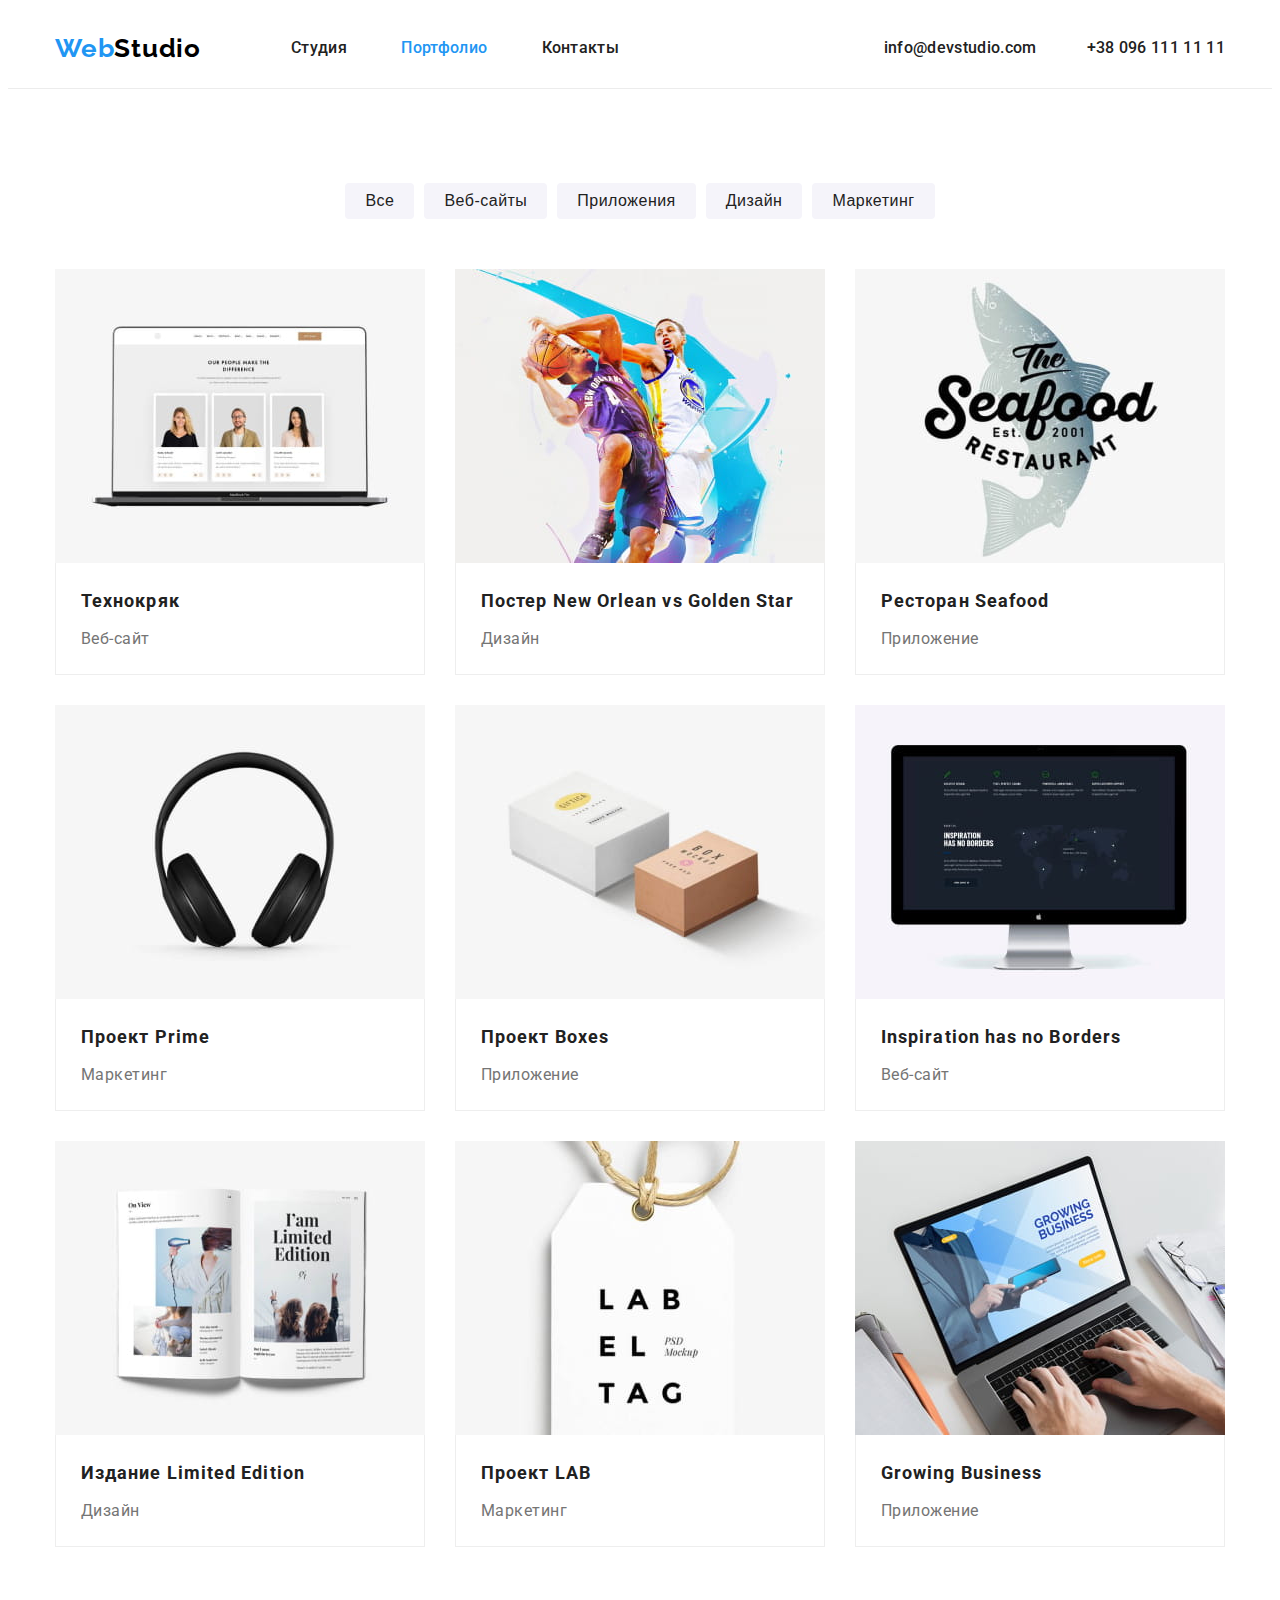
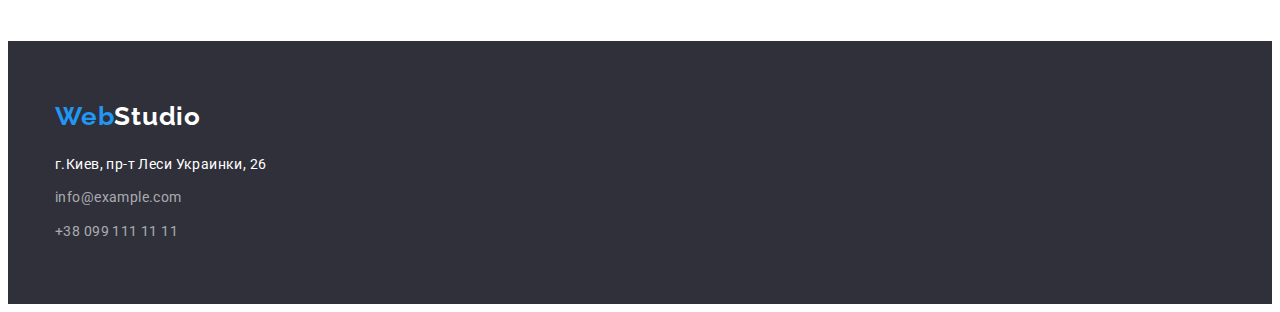
==== portfolio.html @ 73988bbd "hw4" ====
<!DOCTYPE html>
<html lang="ru">

<head>
    <meta charset="UTF-8">
    <meta http-equiv="X-UA-Compatible" content="IE=edge">
    <meta name="viewport" content="width=device-width, initial-scale=1.0">
    <title>Portfolio</title>
    <link rel="preconnect" href="https://fonts.gstatic.com">
    <link
        href="https://fonts.googleapis.com/css2?family=Raleway:wght@700&family=Roboto:wght@400;500;700;900&display=swap"
        rel="stylesheet">
    <link rel="stylesheet" href="./css/styles.css">
</head>

<body>
    <header class="header-text">
        <div class="container main-container">
            <nav class="navigation">
                <a class="link main-site-name main-site-flex" lang="en" href=""><span
                        class="main-site-subname">Web</span>Studio</a>
                <ul class="list">
                    <li class="menu menu-item"><a class="link header-link" href="./index.html">Студия</a></li>
                    <li class="menu menu-item"><a class="link header-link current" href="./portfolio.html">Портфолио</a>
                    </li>
                    <li class="menu menu-item"><a class="link header-link" href="">Контакты</a></li>
                </ul>
            </nav>
            <ul class="list navigation-contact">
                <li class="menu-item navigation-item"><a class="link header-link"
                        href="mailto:info@devstudio.com">info@devstudio.com</a>
                </li>
                <li class="menu-item navigation-item"><a class="link header-link" href="tel:+380961111111">+38 096 111
                        11 11</a>
                </li>
            </ul>
        </div>
    </header>

    <main>
        <section class="portfolio-section">
            <div class="container portfolio-container">
                <ul class="list grid portfolio-grid">
                    <li class="portfolio-item"><button class="button" type="button">Все</button></li>
                    <li class="portfolio-item"><button class="button" type="button">Веб-сайты</button></li>
                    <li class="portfolio-item"><button class="button" type="button">Приложения</button></li>
                    <li class="portfolio-item"><button class="button" type="button">Дизайн</button></li>
                    <li class="portfolio-item"><button class="button" type="button">Маркетинг</button></li>
                </ul>
                <!-- </div>
            <div class="container portfolio-container"> -->
                <ul class="list grid">
                    <li class="portfolio-item-example">
                        <a class="link" href="">
                            <img width="370" height="294" src="./images/portfolio/portfolio_1.jpg"
                                alt="portfolio image 1">
                            <div class="portfolio-item-description">
                                <h2 class="link-title">Технокряк</h2>
                                <p class="link-title-text">Веб-сайт</p>
                            </div>
                        </a>
                    </li>
                    <li class="portfolio-item-example">
                        <a class="link" href="">
                            <img width="370" height="294" src="./images/portfolio/portfolio_2.jpg"
                                alt="portfolio image 2">
                            <div class="portfolio-item-description">
                                <h2 class="link-title">Постер New Orlean vs Golden Star</h2>
                                <p class="link-title-text">Дизайн</p>
                            </div>
                        </a>
                    </li>
                    <li class="portfolio-item-example">
                        <a class="link" href="">
                            <img width="370" height="294" src="./images/portfolio/portfolio_3.jpg"
                                alt="portfolio image 3">
                            <div class="portfolio-item-description">
                                <h2 class="link-title">Ресторан Seafood</h2>
                                <p class="link-title-text">Приложение</p>
                            </div>
                        </a>
                    </li>
                    <li class="portfolio-item-example">
                        <a class="link" href="">
                            <img width="370" height="294" src="./images/portfolio/portfolio_4.jpg"
                                alt="portfolio image 4">
                            <div class="portfolio-item-description">
                                <h2 class="link-title">Проект Prime</h2>
                                <p class="link-title-text">Маркетинг</p>
                            </div>
                        </a>
                    </li>
                    <li class="portfolio-item-example">
                        <a class="link" href="">
                            <img width="370" height="294" src="./images/portfolio/portfolio_5.jpg"
                                alt="portfolio image 5">
                            <div class="portfolio-item-description">
                                <h2 class="link-title">Проект Boxes</h2>
                                <p class="link-title-text">Приложение</p>
                            </div>
                        </a>
                    </li>
                    <li class="portfolio-item-example">
                        <a class="link" href="">
                            <img width="370" height="294" src="./images/portfolio/portfolio_6.jpg"
                                alt="portfolio image 6">
                            <div class="portfolio-item-description">
                                <h2 class="link-title">Inspiration has no Borders</h2>
                                <p class="link-title-text">Веб-сайт</p>
                            </div>
                        </a>
                    </li>
                    <li class="portfolio-item-example">
                        <a class="link" href="">
                            <img width="370" height="294" src="./images/portfolio/portfolio_7.jpg"
                                alt="portfolio image 7">
                            <div class="portfolio-item-description">
                                <h2 class="link-title">Издание Limited Edition</h2>
                                <p class="link-title-text">Дизайн</p>
                            </div>
                        </a>
                    </li>
                    <li class="portfolio-item-example">
                        <a class="link" href="">
                            <img width="370" height="294" src="./images/portfolio/portfolio_8.jpg"
                                alt="portfolio image 8">
                            <div class="portfolio-item-description">
                                <h2 class="link-title">Проект LAB</h2>
                                <p class="link-title-text">Маркетинг</p>
                            </div>
                        </a>
                    </li>
                    <li class="portfolio-item-example">
                        <a class="link" href="">
                            <img width="370" height="294" src="./images/portfolio/portfolio_9.jpg"
                                alt="portfolio image 9">
                            <div class="portfolio-item-description">
                                <h2 class="link-title">Growing Business</h2>
                                <p class="link-title-text">Приложение</p>
                            </div>
                        </a>
                    </li>
                </ul>
            </div>
        </section>
    </main>

    <footer class="footer footer-text-color">
        <div class="container">
            <a class="link main-site-name-footer" lang="en" href=""><span class="main-site-subname">Web</span>Studio</a>
            <address class="flex-address">
                <ul class="list">
                    <li class="footer-item">
                        <a class="link footer-address-color" href="https://goo.gl/maps/DzhFfoEovejw2ryV9"
                            target="_blank" rel="noopener noreferrer">г.Киев, пр-т Леси Украинки, 26</a>
                    </li>
                    <li class="footer-item"><a class="link footer-link"
                            href="mailto:info@example.com">info@example.com</a></li>
                    <li class="footer-item"><a class="link footer-link" href="tel:+380991111111">+38 099 111 11 11</a>
                    </li>
                </ul>
            </address>
        </div>
    </footer>
</body>

</html>
---- css/styles.css ----
:root {
  /* colors */
  --main-text-color: #757575;
  --title-color: #212121;
  --footer-bg-color: #2f303a;
  --accent-color: #2196f3;
  --pure-white-color: #ffffff;
  --team-bg-color: #f5f4fa;
  --footer-text-color: rgba(255, 255, 255, 0.6);
  --img-shadow-color: #000000;
  --portfolio-img-border-color: #eeeeee;
  --social-icons-color: #afb1b8;
  /* varuables */
  --grid-item: 3;
}

html {
  box-sizing: border-box;
  /* max-width: 1600px; */
}

*,
*::before,
*::after {
  box-sizing: inherit;
}

h1,
h2,
h3,
h4,
h5,
h6,
p {
  margin-top: 0;
}

ul {
  padding: 0;
}

img {
  display: block;
  max-width: 100%;
  height: auto;
}

body {
  font-family: "Roboto", sans-serif;
  font-size: 14px;
  font-weight: 400;
  line-height: 1.71;
  letter-spacing: 0.03em;
  color: var(--main-text-color);
}

.visually-hidden {
  position: absolute !important;
  clip: rect(1px 1px 1px 1px);
  clip: rect(1px, 1px, 1px, 1px);
  padding: 0 !important;
  border: 0 !important;
  height: 1px !important;
  width: 1px !important;
  overflow: hidden;
}

.header-text {
  font-family: "Roboto", sans-serif;
  font-style: normal;
  font-weight: 500;
  font-size: 16px;
  line-height: 1.14;
  letter-spacing: 0.02em;
  color: var(--title-color);

  border-bottom: 1px solid #ececec;
}

address {
  font-style: normal;
}

.link {
  text-decoration: none;
  color: inherit;
}

.current {
  color: var(--accent-color);
}

.link:hover,
.link:focus {
  color: var(--accent-color);
}

.list {
  list-style: none;
  margin: 0;
}

.button:hover {
  color: var(--pure-white-color);
  background-color: var(--accent-color);
}

.button {
  font-weight: 500;
  font-size: 16px;
  line-height: 1.62;
  text-align: center;
  letter-spacing: 0.03em;
  color: var(--title-color);
  background: var(--team-bg-color);
  border-radius: 4px;
  border-width: 0;
  cursor: pointer;
  padding: 5px 20px;
}

.container {
  width: 1200px;
  padding-right: 15px;
  padding-left: 15px;
  margin-right: auto;
  margin-left: auto;
}

.main-site-flex {
  display: flex;
  margin-right: 90px;
}

.menu-item {
}

.header-link {
  padding: 15px 0;
}

.header-link:hover .icon,
.header-link:focus .icon {
  fill: var(--accent-color);
}

.hero {
  background-color: var(--footer-bg-color);
  margin-left: 0;
  margin-right: 0;
  max-height: 600px;
  background: linear-gradient(
      180deg,
      rgba(47, 48, 58, 0.4),
      rgba(47, 48, 58, 0.4)
    ),
    url(../images/hero/hero-bg-img.jpg);
  background-repeat: no-repeat;
  background-size: cover;
}

.hero-container {
  padding: 200px 0;
  text-align: center;
  /* min-height: 100vh; */
}

.hero-button {
  font-weight: 700;
  font-size: 16px;
  line-height: 1.87;
  letter-spacing: 0.06em;
  padding: 10px 30px;
  color: var(--pure-white-color);
  background-color: var(--accent-color);
  cursor: pointer;
  box-shadow: 0px 4px 4px rgba(0, 0, 0, 0.15);
  border-radius: 4px;
  border-width: 0;
}

.hero-text {
  font-weight: 900;
  font-size: 44px;
  line-height: 1.36;
  text-align: center;
  letter-spacing: 0.06em;
  text-transform: uppercase;
  color: var(--pure-white-color);

  max-width: 700px;
  margin: auto;
  margin-bottom: 30px;
}

.main-site-name,
.main-site-name-footer {
  font-family: Raleway;
  font-weight: 700;
  font-size: 26px;
  line-height: 1.19;
  letter-spacing: 0.03em;
  color: #000000;
}

.main-site-subname {
  color: var(--accent-color);
}
.title-heading {
  font-weight: 700;
  font-size: 36px;
  line-height: 1.17;
  text-align: center;
  letter-spacing: 0.03em;
  color: var(--title-color);

  margin-bottom: 50px;
}

.sub-title-heading {
  font-size: 14px;
  line-height: 1.14;
  text-transform: uppercase;
  text-align: left;
  margin-bottom: 10px;
}

.grid {
  display: flex;
  flex-wrap: wrap;
  margin-left: -30px;
  margin-top: -30px;
  text-align: center;
}

/* Navigation section */
.main-container {
  display: flex;
  align-items: center;
  margin-left: auto;
  min-height: 80px;
}

.navigation {
  display: flex;
  align-items: center;
  margin-right: auto;
}

.navigation-contact {
  display: flex;
  align-items: center;
}

.navigation-item:first-child {
  margin-right: 30px;
}

/* .navigation-item:first-child .icon {
  width: 16px;
  height: 12px;
  margin-right: 10px;
}

.navigation-item:last-child .icon {
  width: 10px;
  height: 16px;
  margin-right: 10px;
} */

.navigation-item .icon {
  margin-right: 10px;
}

.menu {
  display: inline-flex;
}

.menu-item:not(:last-child) {
  margin-right: 50px;
}

/* .menu-item:first-child {
  margin-right: 50px;
} */

/* Our advantages section */
.our-advantages {
  padding-top: 94px;
}

.advantages-item {
  flex-basis: calc((100% - 30px * var(--grid-item)) / var(--grid-item));
  margin-left: 30px;
  margin-top: 30px;
}

.adv-grid-item {
  text-align: center;
  --grid-item: 4;
}

.adv-grid-item::before {
  margin-bottom: 30px;
  content: "";
  display: block;
  background-repeat: no-repeat;
  background-position: 50% 50%;
  width: 270px;
  height: 120px;
  background-color: var(--team-bg-color);
  border-radius: 4px;
}

.adv-grid-item:nth-of-type(1)::before {
  background-image: url("data:image/svg+xml;charset=UTF-8,%3csvg width='70' height='70' viewBox='0 0 70 70' fill='none' xmlns='http://www.w3.org/2000/svg'%3e%3cpath d='M67.3163 48.3385L48.8468 29.7337L50.8966 19.6373C51.4256 19.8438 51.9879 19.9517 52.5556 19.9558H52.5696C55.1777 19.9866 57.3169 17.8974 57.3479 15.2893C57.3788 12.6812 55.2894 10.542 52.6813 10.5111C50.0732 10.4803 47.934 12.5695 47.9031 15.1776C47.8965 15.7357 47.9888 16.2905 48.176 16.8163L37.326 18.1405L19.6276 0.35C19.4105 0.128479 19.1141 0.00247917 18.804 0C18.4977 0.00160417 18.2044 0.123521 17.9873 0.3395L14.6786 3.6295C14.2232 4.08508 14.2232 4.82358 14.6786 5.27917L16.459 7.08517C9.56162 19.7681 11.8019 35.4741 21.9703 45.7228C22.0636 45.8121 22.1718 45.8843 22.29 45.9363C22.2165 46.3311 22.1781 46.7317 22.1756 47.1333V60.6667H8.17562C4.95562 60.6705 2.34608 63.28 2.34229 66.5V68.8333C2.34229 69.4776 2.86466 70 3.50895 70H57.1756C57.8199 70 58.3423 69.4776 58.3423 68.8333V66.5C58.3385 63.28 55.729 60.6705 52.509 60.6667H38.509V54.6688C40.7021 55.1288 42.9367 55.3633 45.1776 55.3688C50.5548 55.363 55.8464 54.0225 60.5776 51.4675L62.3673 53.2677C62.5844 53.4892 62.8808 53.6152 63.191 53.6177C63.4972 53.6161 63.7905 53.4941 64.0076 53.2782L67.3163 49.9882C67.7717 49.5326 67.7717 48.7941 67.3163 48.3385ZM50.9246 13.6348C51.8383 12.726 53.3157 12.7301 54.2244 13.6437C55.1332 14.5574 55.1291 16.0348 54.2155 16.9435C53.7781 17.3785 53.1864 17.6226 52.5695 17.6225H52.5625C51.2739 17.6158 50.2345 16.5658 50.2412 15.2771C50.2445 14.6602 50.4918 14.0699 50.9291 13.6348H50.9246ZM48.1783 21.301L46.8693 27.7445L44.298 25.158L48.1783 21.301ZM46.853 19.3282L42.653 23.5037L39.4038 20.237L46.853 19.3282ZM52.509 63C54.442 63 56.009 64.567 56.009 66.5V67.6667H4.67562V66.5C4.67562 64.567 6.2426 63 8.17562 63H52.509ZM36.1756 58.3333V60.6667H24.509V58.3333H36.1756ZM24.509 56V47.1333C24.509 44.303 27.1258 42 30.3423 42C33.5588 42 36.1756 44.303 36.1756 47.1333V56H24.509ZM38.509 52.29V47.1333C38.509 43.0162 34.8456 39.6667 30.3423 39.6667C27.4306 39.622 24.7079 41.1041 23.165 43.5738C14.2887 34.2249 12.2899 20.2875 18.1805 8.82073L58.872 49.7455C52.5886 52.9419 45.3857 53.8418 38.509 52.29ZM63.2038 50.7943L61.56 49.1412L18.7923 6.11567L17.1415 4.46133L18.7923 2.81633L36.15 20.272C36.1581 20.272 36.1628 20.2872 36.171 20.293L64.8593 49.1493L63.2038 50.7943Z' fill='%23212121'/%3e%3cpath d='M30.3528 44.3333H30.3423C28.4093 44.3304 26.84 45.895 26.837 47.8281C26.8341 49.7611 28.3988 51.3304 30.3318 51.3333H30.3423C32.2753 51.3362 33.8446 49.7716 33.8475 47.8386C33.8505 45.9055 32.2858 44.3362 30.3528 44.3333ZM31.1695 48.6605C30.9498 48.8789 30.6522 49.0012 30.3423 49C29.698 48.9966 29.1784 48.4716 29.1817 47.8273C29.1834 47.5189 29.307 47.2237 29.5256 47.0062C29.7428 46.7902 30.036 46.6683 30.3423 46.6667C30.9866 46.67 31.5062 47.195 31.5028 47.8393C31.5012 48.1477 31.3776 48.4429 31.159 48.6605H31.1695Z' fill='%232196F3'/%3e%3c/svg%3e");
}

.adv-grid-item:nth-of-type(2)::before {
  background-image: url("data:image/svg+xml;charset=UTF-8,%3csvg width='70' height='70' viewBox='0 0 70 70' fill='none' xmlns='http://www.w3.org/2000/svg'%3e%3cg clip-path='url(%23clip0)'%3e%3cpath d='M68.4614 33.4715C68.4576 14.9819 53.4656 -0.00373771 34.9754 6.99302e-07C16.4858 0.00373911 1.50017 14.9963 1.50391 33.4859C1.50711 48.0502 10.9252 60.9413 24.7995 65.3713C24.9319 65.413 25.0697 65.4343 25.2081 65.4338C25.4719 65.4333 25.7304 65.3628 25.9573 65.2287C26.2527 65.0541 26.4732 64.7764 26.5768 64.449L35.0315 37.6521C37.3429 37.6404 39.2068 35.7568 39.1945 33.4459C39.1827 31.1345 37.2997 29.2706 34.9883 29.2824C34.3666 29.285 33.753 29.4282 33.1944 29.7011L22.0251 18.5302C21.4707 17.9951 20.5879 18.0106 20.0528 18.5644C19.5305 19.1054 19.5305 19.962 20.0528 20.503L31.2162 31.6792C30.3596 33.4277 30.8493 35.5383 32.3895 36.7303L24.3338 62.2647C8.41354 56.4002 0.261689 38.7405 6.12618 22.8203C11.9907 6.90002 29.6503 -1.25183 45.5706 4.61266C61.4909 10.4771 69.6427 28.1374 63.7782 44.0571C60.913 51.8351 55.0261 58.1252 47.4548 61.4989L46.5842 57.3989C46.4251 56.6454 45.6844 56.1636 44.9308 56.3233C44.6931 56.3741 44.4726 56.4857 44.291 56.6475L35.8978 64.1409C35.322 64.653 35.2708 65.5347 35.7835 66.1105C35.9501 66.2974 36.1637 66.4362 36.403 66.5126L47.1188 69.9327C47.8521 70.1682 48.6377 69.765 48.8732 69.0312C48.948 68.7994 48.9603 68.5527 48.9101 68.3145L48.0545 64.2915C60.4452 59.0678 68.4902 46.918 68.4614 33.4715ZM34.9829 32.0766C35.753 32.0766 36.3779 32.7014 36.3779 33.4715C36.3779 34.2422 35.753 34.8665 34.9829 34.8665C34.2123 34.8665 33.588 34.2422 33.588 33.4715C33.588 32.7014 34.2123 32.0766 34.9829 32.0766ZM39.5774 64.5916L44.3551 60.3298L45.6737 66.543L39.5774 64.5916Z' fill='%23212121'/%3e%3cpath d='M33.5879 6.96729V9.7572C33.5879 10.5278 34.2122 11.1522 34.9828 11.1522C35.753 11.1522 36.3778 10.5278 36.3778 9.7572V6.96729C36.3778 6.19717 35.753 5.57233 34.9828 5.57233C34.2122 5.57233 33.5879 6.19717 33.5879 6.96729Z' fill='%232196F3'/%3e%3cpath d='M8.4787 32.0765C7.70805 32.0765 7.08374 32.7014 7.08374 33.4715C7.08374 34.2421 7.70805 34.8665 8.4787 34.8665H11.2686C12.0393 34.8665 12.6636 34.2421 12.6636 33.4715C12.6636 32.7014 12.0393 32.0765 11.2686 32.0765H8.4787Z' fill='%232196F3'/%3e%3cpath d='M61.4866 34.8665C62.2572 34.8665 62.8815 34.2421 62.8815 33.4715C62.8815 32.7014 62.2572 32.0765 61.4866 32.0765H58.6967C57.9265 32.0765 57.3017 32.7014 57.3017 33.4715C57.3017 34.2421 57.9265 34.8665 58.6967 34.8665H61.4866Z' fill='%232196F3'/%3e%3c/g%3e%3cdefs%3e%3cclipPath id='clip0'%3e%3crect width='70' height='70' fill='white'/%3e%3c/clipPath%3e%3c/defs%3e%3c/svg%3e");
}
.adv-grid-item:nth-of-type(3)::before {
  background-image: url("data:image/svg+xml;charset=UTF-8,%3csvg width='70' height='70' viewBox='0 0 70 70' fill='none' xmlns='http://www.w3.org/2000/svg'%3e%3cg clip-path='url(%23clip0)'%3e%3cpath d='M32.6496 32.7351H34.9817V43.2296H32.6496V32.7351Z' fill='%232196F3'/%3e%3cpath d='M41.978 37.3993H44.3101V43.2296H41.978V37.3993Z' fill='%232196F3'/%3e%3cpath d='M23.3211 40.8975H25.6532V43.2296H23.3211V40.8975Z' fill='%232196F3'/%3e%3cpath d='M16.3248 39.7314H18.6569V43.2295H16.3248V39.7314Z' fill='%232196F3'/%3e%3cpath d='M3.49817 61.8865H59.4689C61.4007 61.8865 62.967 60.3202 62.967 58.3883V53.7241C62.967 51.7923 61.4007 50.2259 59.4689 50.2259H58.3028V21.1469L64.9262 14.8725C66.4635 15.6303 68.3242 15.1702 69.3302 13.7816C70.3369 12.3935 70.1957 10.4821 68.9966 9.25684C67.7975 8.03157 65.8901 7.8488 64.4798 8.82412C63.0701 9.80001 62.569 11.6499 63.2933 13.2037L58.3028 17.9345V15.2443C58.3028 13.3124 56.7365 11.7461 54.8046 11.7461H8.16239C6.23054 11.7461 4.66422 13.3124 4.66422 15.2443V50.2259H3.49817C1.56632 50.2259 0 51.7923 0 53.7241V58.3883C0 60.3202 1.56632 61.8865 3.49817 61.8865ZM66.4652 10.58C67.1091 10.58 67.6312 11.1021 67.6312 11.7461C67.6312 12.39 67.1091 12.9121 66.4652 12.9121C65.8212 12.9121 65.2991 12.39 65.2991 11.7461C65.2991 11.1021 65.8212 10.58 66.4652 10.58ZM6.99634 15.2443C6.99634 14.6003 7.51844 14.0782 8.16239 14.0782H54.8046C55.4486 14.0782 55.9707 14.6003 55.9707 15.2443V20.1414L53.6386 22.3573V17.5764C53.6386 16.9324 53.1165 16.4103 52.4725 16.4103H10.4945C9.85055 16.4103 9.32845 16.9324 9.32845 17.5764V46.7278C9.32845 47.3717 9.85055 47.8938 10.4945 47.8938H52.4725C53.1165 47.8938 53.6386 47.3717 53.6386 46.7278V25.5651L55.9707 23.3554V50.2259H6.99634V15.2443ZM17.4908 30.403C15.9131 30.3984 14.5279 31.4495 14.1083 32.9703C13.6886 34.491 14.3383 36.104 15.6951 36.9091C17.0513 37.7142 18.7793 37.5121 19.9129 36.4149L23.9662 38.4487C24.4371 38.6844 25.0081 38.5739 25.3583 38.1805L33.9745 28.4871L42.4443 34.8338C42.8987 35.1743 43.5329 35.1378 43.9452 34.7478L51.3065 27.7748V45.5617H11.6606V18.7424H51.3065V24.5619L43.0564 32.3747L34.5154 25.9716C34.0303 25.6084 33.3476 25.6767 32.9445 26.1294L24.2099 35.9571L20.9446 34.3242C20.9685 34.1841 20.9833 34.0429 20.989 33.9012C20.989 31.9693 19.4227 30.403 17.4908 30.403ZM18.6569 33.9012C18.6569 34.5451 18.1348 35.0672 17.4908 35.0672C16.8469 35.0672 16.3248 34.5451 16.3248 33.9012C16.3248 33.2572 16.8469 32.7351 17.4908 32.7351C18.1348 32.7351 18.6569 33.2572 18.6569 33.9012ZM25.6532 52.5581H37.3138V53.7241C37.3138 54.3681 36.7917 54.8902 36.1477 54.8902H26.8193C26.1753 54.8902 25.6532 54.3681 25.6532 53.7241V52.5581ZM2.33211 53.7241C2.33211 53.0802 2.85422 52.5581 3.49817 52.5581H23.3211V53.7241C23.3211 55.656 24.8874 57.2223 26.8193 57.2223H36.1477C38.0796 57.2223 39.6459 55.656 39.6459 53.7241V52.5581H59.4689C60.1128 52.5581 60.6349 53.0802 60.6349 53.7241V58.3883C60.6349 59.0323 60.1128 59.5544 59.4689 59.5544H3.49817C2.85422 59.5544 2.33211 59.0323 2.33211 58.3883V53.7241Z' fill='%23212121'/%3e%3c/g%3e%3cdefs%3e%3cclipPath id='clip0'%3e%3crect width='70' height='70' fill='white'/%3e%3c/clipPath%3e%3c/defs%3e%3c/svg%3e");
}

.adv-grid-item:nth-of-type(4)::before {
  background-image: url("data:image/svg+xml;charset=UTF-8,%3csvg width='70' height='70' viewBox='0 0 70 70' fill='none' xmlns='http://www.w3.org/2000/svg'%3e%3cpath d='M69.9433 9.89637C69.8056 9.47513 69.4416 9.16724 69.0018 9.10298L64.8228 8.49512L62.9526 4.70809C62.5606 3.91005 61.2527 3.91005 60.8608 4.70809L58.9906 8.49512L54.8114 9.10312C54.3716 9.16724 54.0076 9.47418 53.8687 9.89651C53.7323 10.3188 53.8453 10.7831 54.1639 11.0924L57.1891 14.0407L56.4752 18.2034C56.4005 18.6409 56.5802 19.0831 56.9384 19.3445C57.3012 19.6082 57.7748 19.6407 58.168 19.4331L61.9061 17.4672L65.6442 19.4331C65.8146 19.5229 66.0024 19.5672 66.1879 19.5672C66.4294 19.5672 66.671 19.4925 66.874 19.3443C67.2333 19.0831 67.413 18.6408 67.3372 18.2033L66.6233 14.0405L69.6485 11.0923C69.9654 10.7819 70.0798 10.3187 69.9433 9.89637ZM64.5556 12.7991C64.2815 13.0662 64.1555 13.4536 64.2208 13.8316L64.6385 16.2688L62.4499 15.1184C62.2795 15.0286 62.0929 14.9843 61.9061 14.9843C61.7195 14.9843 61.534 15.0286 61.3624 15.1184L59.1736 16.2688L59.5913 13.8316C59.6567 13.4536 59.5306 13.0675 59.2565 12.7991L57.4843 11.0724L59.932 10.7166C60.3124 10.6617 60.6402 10.4226 60.8106 10.0783L61.9049 7.86169L62.9992 10.0783C63.1696 10.4225 63.4974 10.6617 63.8778 10.7166L66.3255 11.0724L64.5556 12.7991Z' fill='%232196F3'/%3e%3cpath d='M57.167 44.8923H54.8336V47.2257H57.167V44.8923Z' fill='%232196F3'/%3e%3cpath d='M57.167 49.5591H54.8336V51.8925H57.167V49.5591Z' fill='%232196F3'/%3e%3cpath d='M59.5004 47.2257H57.167V49.5591H59.5004V47.2257Z' fill='%232196F3'/%3e%3cpath d='M54.8337 47.2257H52.5003V49.5591H54.8337V47.2257Z' fill='%232196F3'/%3e%3cpath d='M49.0002 57.7259H46.6668V60.0593H49.0002V57.7259Z' fill='%232196F3'/%3e%3cpath d='M49.0002 62.3926H46.6668V64.726H49.0002V62.3926Z' fill='%232196F3'/%3e%3cpath d='M51.3337 60.0593H49.0002V62.3927H51.3337V60.0593Z' fill='%232196F3'/%3e%3cpath d='M46.6668 60.0593H44.3334V62.3927H46.6668V60.0593Z' fill='%232196F3'/%3e%3cpath d='M35 53.0592H32.6666V55.3926H35V53.0592Z' fill='%232196F3'/%3e%3cpath d='M35 57.7259H32.6666V60.0593H35V57.7259Z' fill='%232196F3'/%3e%3cpath d='M37.3334 55.3925H35V57.7259H37.3334V55.3925Z' fill='%232196F3'/%3e%3cpath d='M32.6666 55.3925H30.3332V57.7259H32.6666V55.3925Z' fill='%232196F3'/%3e%3cpath d='M12.833 13.3918H10.4996V15.7252H12.833V13.3918Z' fill='%232196F3'/%3e%3cpath d='M12.833 18.0587H10.4996V20.3921H12.833V18.0587Z' fill='%232196F3'/%3e%3cpath d='M15.1663 15.7252H12.8329V18.0586H15.1663V15.7252Z' fill='%232196F3'/%3e%3cpath d='M10.4996 15.7252H8.1662V18.0586H10.4996V15.7252Z' fill='%232196F3'/%3e%3cpath d='M54.0635 30.9738C53.4348 30.1256 52.5119 29.5797 51.4642 29.4326C50.4119 29.2833 49.3735 29.5597 48.5335 30.2026L45.7952 32.3014L45.794 32.3026L41.6429 35.4025L38.6725 34.2194C43.9692 31.8429 47.6712 26.545 47.6712 20.3942C47.6712 12.0314 40.8402 5.22736 32.4436 5.22736C24.047 5.22736 17.2162 12.0314 17.2162 20.3942C17.2162 23.4253 18.1226 26.2439 19.6662 28.6158L13.6204 28.5633C13.6169 28.5633 13.6134 28.5633 13.6099 28.5633C13.5912 28.5633 13.5761 28.5726 13.5586 28.5738C13.4431 28.5785 13.3299 28.6018 13.2191 28.6415C13.1911 28.652 13.162 28.6579 13.1352 28.6706C13.1212 28.6765 13.1072 28.6776 13.0932 28.6846L6.02078 32.1764C6.01955 32.1764 6.01846 32.1764 6.01846 32.1775L1.87663 34.1693C1.8311 34.1891 1.78448 34.2159 1.73895 34.2462C0.0880496 35.3452 -0.474284 37.5036 0.429989 39.2676C0.911793 40.2056 1.73198 40.8963 2.74003 41.2124C3.12859 41.3337 3.52521 41.3933 3.91952 41.3933C4.55308 41.3933 5.18077 41.2381 5.75582 40.9313L8.79157 39.3167L13.7441 36.7593L16.7122 36.7418L4.80848 48.5884C4.80738 48.5896 4.80615 48.5896 4.80492 48.5907L1.8765 51.5074C1.18469 52.1958 0.80433 53.1092 0.80433 54.0835C0.80433 55.0565 1.18469 55.9723 1.8765 56.6619C2.58703 57.3689 3.52152 57.7235 4.45601 57.7235C5.39173 57.7235 6.32498 57.3689 7.03785 56.6619L9.91254 53.7988L13.7206 50.9556L15.6912 52.9179L11.8376 56.7551C11.8365 56.7564 11.8352 56.7564 11.834 56.7575L8.90559 59.6741C8.21378 60.3625 7.83343 61.2759 7.83343 62.2502C7.83343 63.2233 8.21378 64.139 8.90559 64.8286C9.61613 65.5356 10.5518 65.8903 11.4863 65.8903C12.4208 65.8903 13.3565 65.5356 14.0682 64.8286L16.9977 61.912L21.6842 57.2453C21.6854 57.244 21.6854 57.2429 21.6865 57.2417L23.8951 55.0542L23.8869 55.046C23.9009 55.032 23.9207 55.0272 23.9348 55.0122L35.2353 42.6349L42.8281 43.7152C42.8829 43.7234 42.9377 43.7269 42.9926 43.7269C43.1338 43.7269 43.2703 43.6931 43.4021 43.6429C43.4406 43.629 43.4744 43.6102 43.5106 43.5916C43.5526 43.5706 43.5969 43.559 43.6367 43.5322L50.6659 38.8655C50.6916 38.848 50.7056 38.8199 50.73 38.8013C50.758 38.7792 50.7931 38.7699 50.8186 38.7453L53.5999 36.1401C55.0471 34.7841 55.2466 32.5628 54.0635 30.9738ZM4.66027 38.8722C4.28114 39.0752 3.85061 39.1159 3.43881 38.9854C3.03042 38.8582 2.69915 38.5793 2.50541 38.2025C2.15308 37.5164 2.35721 36.6811 2.97436 36.2296L5.84796 34.8471L6.53977 36.8689L6.8303 37.7182L4.66027 38.8722ZM12.3102 34.874L8.92336 36.6241L8.36459 34.9907L7.96331 33.8169L12.3968 31.6282L12.3102 34.874ZM45.3402 20.3919C45.3402 22.4009 44.8607 24.2957 44.03 25.9907L34.8832 21.8362C34.7875 20.5821 34.1366 19.4842 33.1589 18.8005L36.3615 8.16849C41.5626 9.82295 45.3402 14.6752 45.3402 20.3919ZM19.5519 20.3919C19.5519 13.3159 25.3363 7.55831 32.4461 7.55831C32.9991 7.55831 33.5404 7.60493 34.0759 7.67261L30.9434 18.0713C30.9014 18.0701 30.8617 18.0585 30.8185 18.0585C28.5598 18.0585 26.7222 19.8901 26.7222 22.1419C26.7222 24.3936 28.5598 26.2254 30.8185 26.2254C32.3375 26.2254 33.65 25.3866 34.3582 24.1591L42.8073 27.9975C40.4564 31.1615 36.6938 33.2255 32.4459 33.2255C25.3363 33.2255 19.5519 27.4679 19.5519 20.3919ZM32.5814 22.1419C32.5814 23.1068 31.7903 23.8919 30.8185 23.8919C29.8467 23.8919 29.0557 23.1068 29.0557 22.1419C29.0557 21.1771 29.8467 20.3919 30.8185 20.3919C31.7903 20.3919 32.5814 21.1771 32.5814 22.1419ZM5.39186 55.0074C4.87506 55.5196 4.03846 55.5185 3.52289 55.0087C3.27433 54.7601 3.13788 54.4324 3.13788 54.0835C3.13788 53.7358 3.27433 53.4079 3.52289 53.1618L5.62743 51.0652L7.48944 52.9191L5.39186 55.0074ZM12.4222 63.1743C11.9054 63.6865 11.0677 63.6877 10.552 63.1755C10.3034 62.927 10.167 62.5993 10.167 62.2503C10.167 61.9027 10.3034 61.5748 10.552 61.3287L12.6579 59.231L13.5388 60.1073L14.5211 61.0849L12.4222 63.1743ZM20.0384 55.5862C20.0371 55.5873 20.036 55.5873 20.0348 55.5885L16.1742 59.4385L15.2933 58.5623L14.311 57.5846L18.168 53.7451C18.168 53.7451 18.168 53.7451 18.168 53.744C18.1693 53.7428 18.1703 53.7428 18.1716 53.7417C18.2591 53.6542 18.3139 53.5492 18.3676 53.4454C18.3828 53.415 18.4119 53.3893 18.4248 53.3579C18.461 53.2681 18.4668 53.1713 18.4808 53.0767C18.4878 53.0229 18.5112 52.9729 18.5112 52.9179C18.5112 52.8397 18.4832 52.764 18.4669 52.6869C18.4529 52.6169 18.4529 52.5456 18.426 52.4781C18.3817 52.3684 18.3058 52.2716 18.2265 52.177C18.2044 52.1513 18.1962 52.1186 18.1717 52.0942C18.1717 52.0942 18.1717 52.0942 18.1705 52.0942C18.1693 52.0931 18.1693 52.0906 18.1682 52.0895L14.6529 48.5895C14.6156 48.5521 14.5678 48.537 14.5258 48.5055C14.464 48.4577 14.4045 48.4134 14.3356 48.3795C14.2692 48.3468 14.2015 48.327 14.1315 48.3082C14.0568 48.2872 13.9845 48.2709 13.9063 48.265C13.8351 48.2604 13.7686 48.2674 13.6975 48.2756C13.6193 48.2849 13.5459 48.2954 13.47 48.3199C13.3965 48.3432 13.3312 48.3793 13.2636 48.4179C13.2204 48.4424 13.1714 48.4506 13.1305 48.4809L9.25136 51.3767L7.2808 49.4143L12.5286 44.1946L22.0674 53.576L20.0384 55.5862ZM34.9545 40.2372C34.9207 40.2325 34.8891 40.2454 34.8554 40.2431C34.7702 40.2384 34.6886 40.2443 34.6034 40.2582C34.5369 40.2699 34.4739 40.2827 34.4109 40.3049C34.3362 40.3306 34.2686 40.3656 34.1996 40.4075C34.1343 40.4472 34.0748 40.4892 34.0177 40.5417C33.9896 40.5661 33.9559 40.5779 33.9302 40.6058L23.6527 51.862L14.1851 42.5506L20.3825 36.3859C20.8387 35.9309 20.8411 35.1923 20.386 34.735C20.1562 34.5052 19.8541 34.392 19.5519 34.3932V34.3921L14.6985 34.4212L14.7592 30.9049L21.5493 30.9633C24.3166 33.7937 28.176 35.5589 32.4461 35.5589C33.4027 35.5589 34.3361 35.4598 35.2449 35.2905C35.3324 35.3605 35.4186 35.4317 35.5284 35.476L40.7996 37.5761L41.1332 39.235L41.5228 41.1717L34.9545 40.2372ZM43.7944 40.6269L43.1096 37.2189L46.2736 34.8564L47.102 35.9554L48.3445 37.605L43.7944 40.6269ZM52.0055 34.4341L50.1726 36.1514L48.1356 33.4471L49.9544 32.0529C50.2939 31.7917 50.7221 31.6854 51.1421 31.7403C51.5644 31.7997 51.9378 32.0203 52.1921 32.3621C52.6659 33.0003 52.5853 33.8905 52.0055 34.4341Z' fill='%23212121'/%3e%3cpath d='M29.7545 40.5651L25.0668 35.8984C24.613 35.4446 23.8755 35.4446 23.4205 35.8984L18.734 40.5651C18.5147 40.7856 18.391 41.0819 18.391 41.3922C18.391 41.7026 18.5135 42.0001 18.734 42.2194L23.4205 46.8861C23.648 47.1124 23.9468 47.2256 24.2443 47.2256C24.5418 47.2256 24.8404 47.1124 25.0668 46.8861L29.7545 42.2194C29.9738 42.0001 30.0987 41.7026 30.0987 41.3922C30.0987 41.0819 29.9749 40.7844 29.7545 40.5651ZM24.2443 44.4128L21.2109 41.3922L24.2443 38.3717L27.2788 41.3922L24.2443 44.4128Z' fill='%23212121'/%3e%3cpath d='M37.5468 11.0923L36.9833 13.358C37.1385 13.3966 40.7844 14.3462 40.7844 18.0586H43.1178C43.1177 13.6461 39.4742 11.5718 37.5468 11.0923Z' fill='%23212121'/%3e%3cpath d='M43.1178 20.3919H40.7844V22.7253H43.1178V20.3919Z' fill='%23212121'/%3e%3c/svg%3e ");
}

.adv-item-text {
  text-align: left;
  margin-bottom: 0;
}

/* Work section */
.section-work {
  padding: 94px 0;
}

.grid-work-item {
  flex-basis: calc((100% - 30px * var(--grid-item)) / var(--grid-item));
  margin-left: 30px;
  margin-top: 30px;
}

/* Team section */
.section-team {
  background-color: var(--team-bg-color);
  padding: 94px 0;
}

.team-grid-item {
  flex-basis: calc((100% - 30px * var(--grid-item)) / var(--grid-item));
  margin-left: 30px;
  margin-top: 30px;
}

.team-item {
  text-align: center;
  --grid-item: 4;
}

.team-name {
  padding: 30px;
  background-color: var(--pure-white-color);
  box-shadow: 0px 1px 3px rgba(0, 0, 0, 0.12), 0px 1px 1px rgba(0, 0, 0, 0.14),
    0px 2px 1px rgba(0, 0, 0, 0.2);
  border-radius: 0px 0px 4px 4px;
}

.team-img-item {
  /* box-shadow: 0px 1px 3px rgba(0, 0, 0, 0.12), 0px 1px 1px rgba(0, 0, 0, 0.14),
    0px 2px 1px rgba(0, 0, 0, 0.2);
  border-radius: 0px 0px 4px 4px; */
}

.team-member-name {
  font-weight: 500;
  font-size: 16px;
  line-height: 1.19;
  text-align: center;
  letter-spacing: 0.03em;
  color: var(--title-color);
  margin-bottom: 10px;
}

.team-member-function {
  font-weight: 400;
  text-align: center;
  margin-bottom: 15px;
}

.link-title {
  font-size: 18px;
  line-height: 2;
  letter-spacing: 0.06em;
  color: var(--title-color);
  text-align: left;

  margin-bottom: 5px;
}

.link-title-text {
  font-weight: 400;
  font-size: 16px;
  line-height: 1.87;
  letter-spacing: 0.03em;
  color: var(--main-text-color);
  text-align: left;

  margin-bottom: 0;
}

.social-icons {
  display: inline-flex;
}

.social-icons-item:not(:last-child) {
  margin-right: 10px;
}

.social-icons-link {
  display: flex;
  justify-content: center;
  align-items: center;
  width: 44px;
  height: 44px;
  border-radius: 50%;
  fill: var(--social-icons-color);
}

.social-icons-link:hover,
.social-icons-link:focus {
  fill: var(--pure-white-color);
  background-color: var(--accent-color);
}

/* Customers */
.section-customers {
  padding: 94px 0;
}

.customers-item {
  display: inline-flex;
  flex-wrap: nowrap;
  --grid-item: 6;
  /* flex-basis: calc((100% - 30px * var(--grid-item)) / var(--grid-item)); */
  margin-left: 30px;
  margin-top: 30px;
  /* border: 1px solid var(--social-icons-color);
  border-radius: 4px; */
  justify-content: center;
  align-items: center;
}

.customers-link {
  display: inline-flex;
  fill: var(--social-icons-color);
  flex-basis: content;
  align-items: center;
  justify-content: center;
  width: calc((100% - 30px * var(--grid-item)) / var(--grid-item));
  width: 170px;
  height: 90px;
  border: 1px solid var(--social-icons-color);
  border-radius: 4px;
}

.customers-link:hover,
.customers-link:focus {
  fill: var(--accent-color);
  border-color: var(--accent-color);
}

.customers-link .icon {
}

/* Portfolio */

.portfolio-section {
  padding: 94px 0;
}

.portfolio-item:not(:last-child) {
  margin-right: 10px;
}

.portfolio-item-description {
  padding: 20px 25px;
  border: 1px solid var(--portfolio-img-border-color);
  border-top: none;
}

.portfolio-grid {
  margin: 0 auto;
  margin-bottom: 50px;
}

.portfolio-container {
  display: flex;
  flex-wrap: wrap;
}

.portfolio-item-example {
  flex-basis: calc((100% - 30px * var(--grid-item)) / var(--grid-item));
  margin-left: 30px;
  margin-top: 30px;
}

/* Footer */

.main-site-name-footer {
  color: var(--pure-white-color);
  margin-bottom: 20px;
}

.footer {
  background-color: var(--footer-bg-color);
  padding: 60px 0;
}

.footer-text-color {
  font-size: 14px;
  line-height: 1.71;
  letter-spacing: 0.03em;
}

.footer-link {
  color: var(--footer-text-color);
}
.footer-item:not(:last-child) {
  margin-bottom: 10px;
}

.footer-address-color {
  color: var(--pure-white-color);
}

.footer-join-section {
  /* font-family: Roboto; */
  font-weight: 700;
  font-size: 14px;
  line-height: 1.14;
  letter-spacing: 0.03em;
  text-transform: uppercase;
  color: var(--pure-white-color);

  margin-bottom: 20px;
}

.footer-social-icons .icon {
  fill: var(--pure-white-color);
}

.footer-container {
  display: flex;
}

.footer-container > div {
  min-width: 300px;
}

.footer-socials {
  display: flex;
  flex-direction: column;
  justify-content: center;
}

.footer-socials .social-icons-link {
  background-color: rgba(255, 255, 255, 0.1);
}

.flex-address {
  display: flex;
  flex-direction: column;
  margin-top: 20px;
}
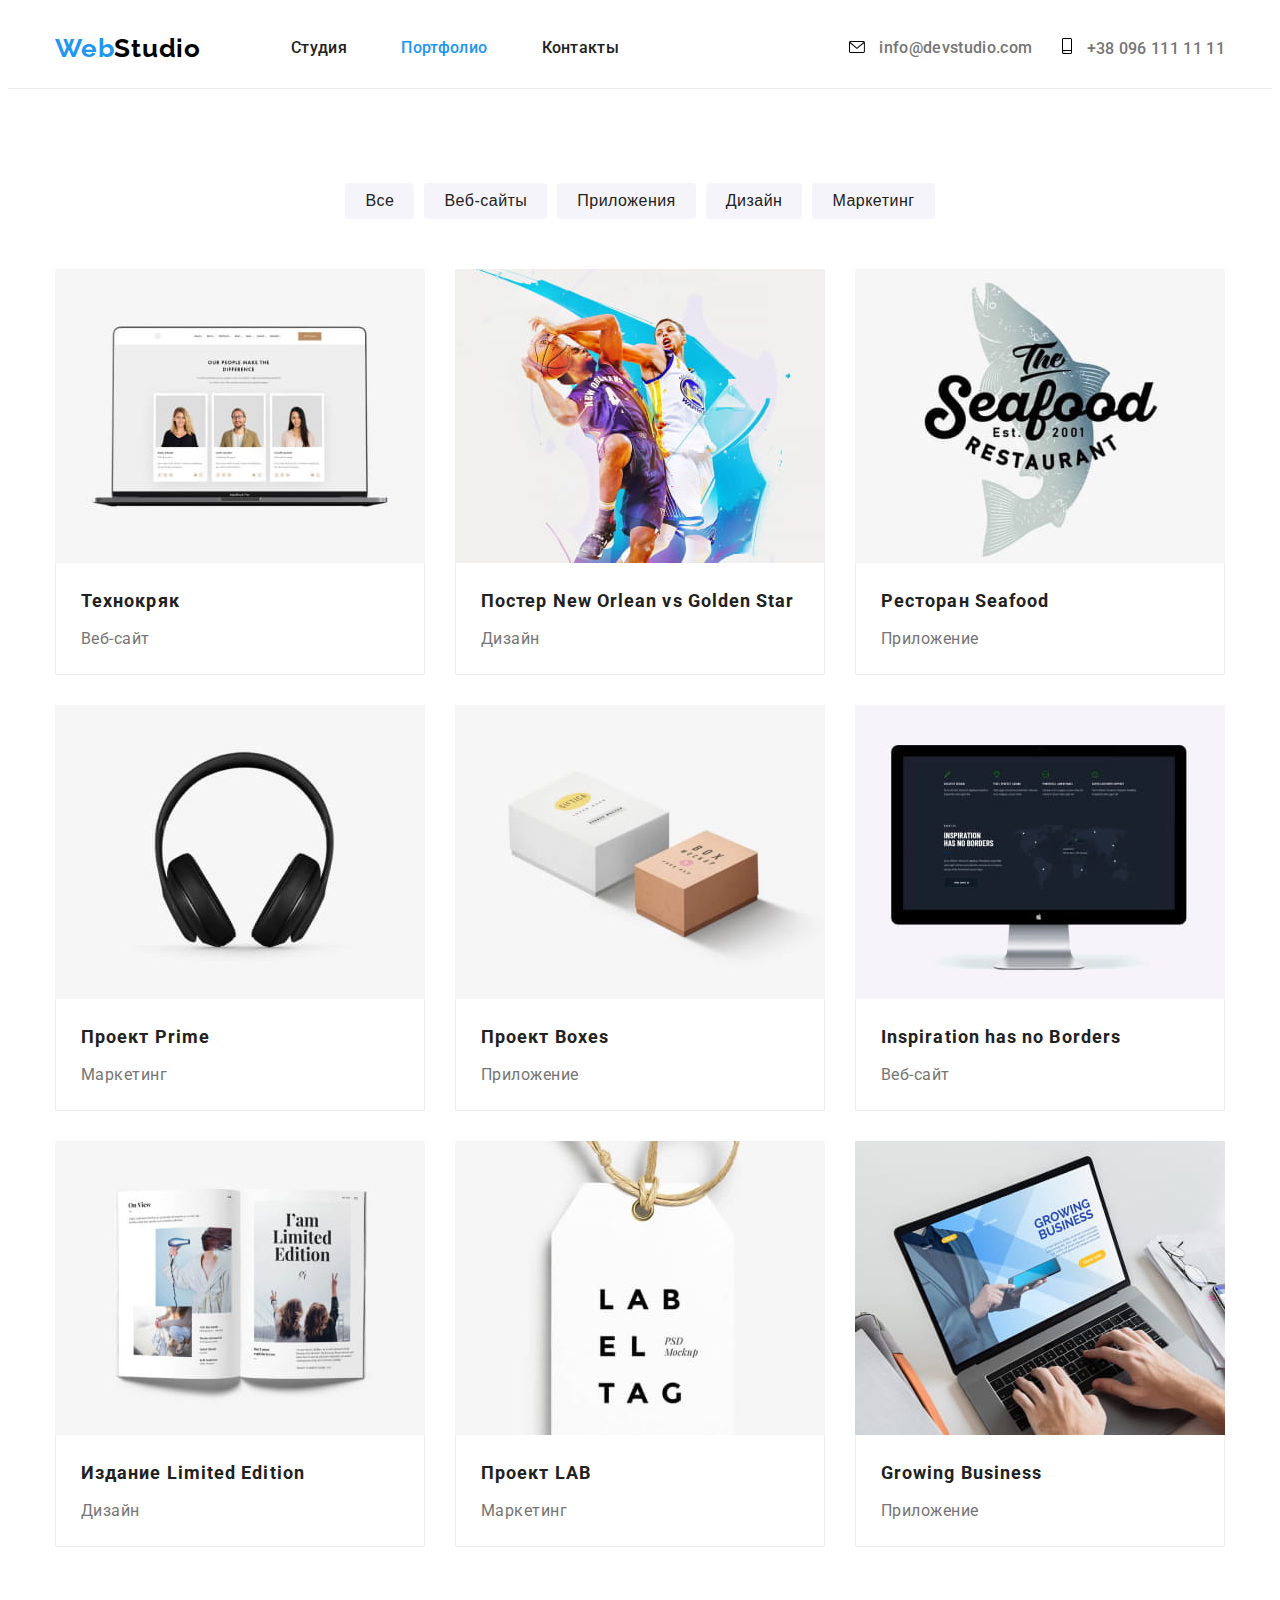
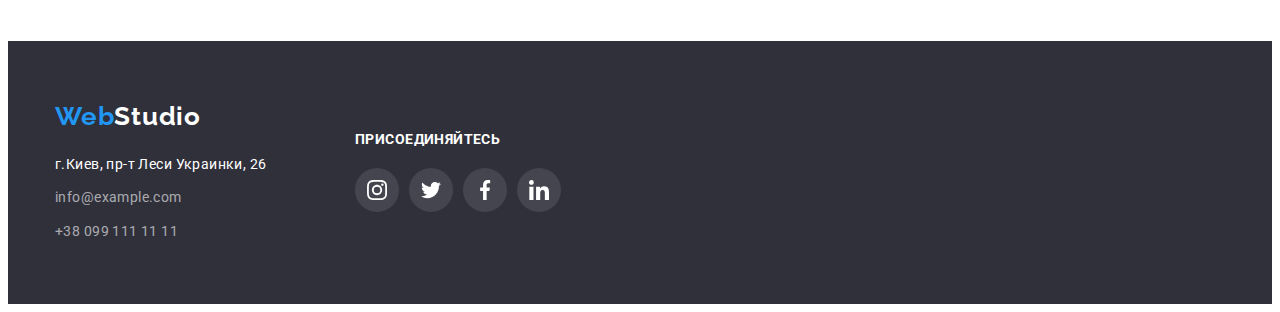
==== commit a55f2036: "upd styles" ====
--- a/portfolio.html
+++ b/portfolio.html
@@ -16,26 +16,31 @@
 <body>
     <header class="header-text">
         <div class="container main-container">
-            <nav class="navigation">
-                <a class="link main-site-name main-site-flex" lang="en" href=""><span
-                        class="main-site-subname">Web</span>Studio</a>
-                <ul class="list">
-                    <li class="menu menu-item"><a class="link header-link" href="./index.html">Студия</a></li>
-                    <li class="menu menu-item"><a class="link header-link current" href="./portfolio.html">Портфолио</a>
-                    </li>
-                    <li class="menu menu-item"><a class="link header-link" href="">Контакты</a></li>
-                </ul>
-            </nav>
-            <ul class="list navigation-contact">
-                <li class="menu-item navigation-item"><a class="link header-link"
-                        href="mailto:info@devstudio.com">info@devstudio.com</a>
-                </li>
-                <li class="menu-item navigation-item"><a class="link header-link" href="tel:+380961111111">+38 096 111
-                        11 11</a>
-                </li>
+          <nav class="navigation">
+            <a class="link main-site-name main-site-flex" lang="en" href=""><span
+                class="main-site-subname">Web</span>Studio</a>
+            <ul class="list">
+              <li class="menu menu-item"><a class="link header-link" href="./index.html">Студия</a></li>
+              <li class="menu menu-item"><a class="link header-link current" href="./portfolio.html">Портфолио</a></li>
+              <li class="menu menu-item"><a class="link header-link" href="">Контакты</a></li>
             </ul>
+          </nav>
+          <ul class="list navigation-contact">
+            <li class="navigation-item"><a class="link header-link" href="mailto:info@devstudio.com">
+                <svg class="icon" width="16" , height="12">
+                  <use href="./images/sprite.svg#icon-envelope"></use>
+                </svg>
+                info@devstudio.com</a>
+            </li>
+            <li class="navigation-item"><a class="link header-link" href="tel:+380961111111">
+                <svg class="icon" width="10" , height="16">
+                  <use href="./images/sprite.svg#icon-smartphone"></use>
+                </svg>
+                +38 096 111 11 11</a>
+            </li>
+          </ul>
         </div>
-    </header>
+      </header>
 
     <main>
         <section class="portfolio-section">
@@ -146,22 +151,55 @@
     </main>
 
     <footer class="footer footer-text-color">
-        <div class="container">
+        <div class="container footer-container">
+          <div class="footer-contacts">
             <a class="link main-site-name-footer" lang="en" href=""><span class="main-site-subname">Web</span>Studio</a>
             <address class="flex-address">
-                <ul class="list">
-                    <li class="footer-item">
-                        <a class="link footer-address-color" href="https://goo.gl/maps/DzhFfoEovejw2ryV9"
-                            target="_blank" rel="noopener noreferrer">г.Киев, пр-т Леси Украинки, 26</a>
-                    </li>
-                    <li class="footer-item"><a class="link footer-link"
-                            href="mailto:info@example.com">info@example.com</a></li>
-                    <li class="footer-item"><a class="link footer-link" href="tel:+380991111111">+38 099 111 11 11</a>
-                    </li>
-                </ul>
+              <ul class="list">
+                <li class="footer-item">
+                  <a class="link footer-address-color" href="https://goo.gl/maps/DzhFfoEovejw2ryV9" target="_blank"
+                    rel="noopener noreferrer">г.Киев, пр-т Леси Украинки, 26</a>
+                </li>
+                <li class="footer-item"><a class="link footer-link" href="mailto:info@example.com">info@example.com</a></li>
+                <li class="footer-item"><a class="link footer-link" href="tel:+380991111111">+38 099 111 11 11</a></li>
+              </ul>
             </address>
+          </div>
+          <div class="footer-socials">
+            <h2 class="footer-join-section">Присоединяйтесь</h2>
+            <ul class="list social-icons">
+              <li class="social-icons-item footer-social-icons">
+                <a aria-label="Instagram" href="" class="social-icons-link" target="_blank" rel="moopener norefferrer">
+                  <svg class="icon" width="20" , height="20">
+                    <use href="./images/sprite.svg#icon-instagram"></use>
+                  </svg>
+                </a>
+              </li>
+              <li class="social-icons-item footer-social-icons">
+                <a aria-label="Twitter" href="" class="social-icons-link" target="_blank" rel="moopener norefferrer">
+                  <svg class="icon" width="20" , height="20">
+                    <use href="./images/sprite.svg#icon-twitter"></use>
+                  </svg>
+                </a>
+              </li>
+              <li class="social-icons-item footer-social-icons">
+                <a aria-label="Facebook" href="" class="social-icons-link" target="_blank" rel="moopener norefferrer">
+                  <svg class="icon" width="20" , height="20">
+                    <use href="./images/sprite.svg#icon-facebook"></use>
+                  </svg>
+                </a>
+              </li>
+              <li class="social-icons-item footer-social-icons">
+                <a aria-label="LinkedIn" href="" class="social-icons-link" target="_blank" rel="moopener norefferrer">
+                  <svg class="icon" width="20" , height="20">
+                    <use href="./images/sprite.svg#icon-linkedin"></use>
+                  </svg>
+                </a>
+              </li>
+            </ul>
+          </div>
         </div>
-    </footer>
+      </footer>
 </body>
 
 </html>--- a/css/styles.css
+++ b/css/styles.css
@@ -250,6 +250,7 @@
 .navigation-contact {
   display: flex;
   align-items: center;
+  color: var(--main-text-color);
 }
 
 .navigation-item:first-child {
@@ -368,12 +369,6 @@
   border-radius: 0px 0px 4px 4px;
 }
 
-.team-img-item {
-  /* box-shadow: 0px 1px 3px rgba(0, 0, 0, 0.12), 0px 1px 1px rgba(0, 0, 0, 0.14),
-    0px 2px 1px rgba(0, 0, 0, 0.2);
-  border-radius: 0px 0px 4px 4px; */
-}
-
 .team-member-name {
   font-weight: 500;
   font-size: 16px;
@@ -444,11 +439,8 @@
   display: inline-flex;
   flex-wrap: nowrap;
   --grid-item: 6;
-  /* flex-basis: calc((100% - 30px * var(--grid-item)) / var(--grid-item)); */
   margin-left: 30px;
   margin-top: 30px;
-  /* border: 1px solid var(--social-icons-color);
-  border-radius: 4px; */
   justify-content: center;
   align-items: center;
 }
@@ -472,9 +464,6 @@
   border-color: var(--accent-color);
 }
 
-.customers-link .icon {
-}
-
 /* Portfolio */
 
 .portfolio-section {
@@ -537,14 +526,12 @@
 }
 
 .footer-join-section {
-  /* font-family: Roboto; */
   font-weight: 700;
   font-size: 14px;
   line-height: 1.14;
   letter-spacing: 0.03em;
   text-transform: uppercase;
   color: var(--pure-white-color);
-
   margin-bottom: 20px;
 }
 
@@ -575,3 +562,9 @@
   flex-direction: column;
   margin-top: 20px;
 }
+
+.social-icons-item .social-icons-link:hover,
+.social-icons-item .social-icons-link:focus {
+  fill: var(--pure-white-color);
+  background-color: var(--accent-color);
+}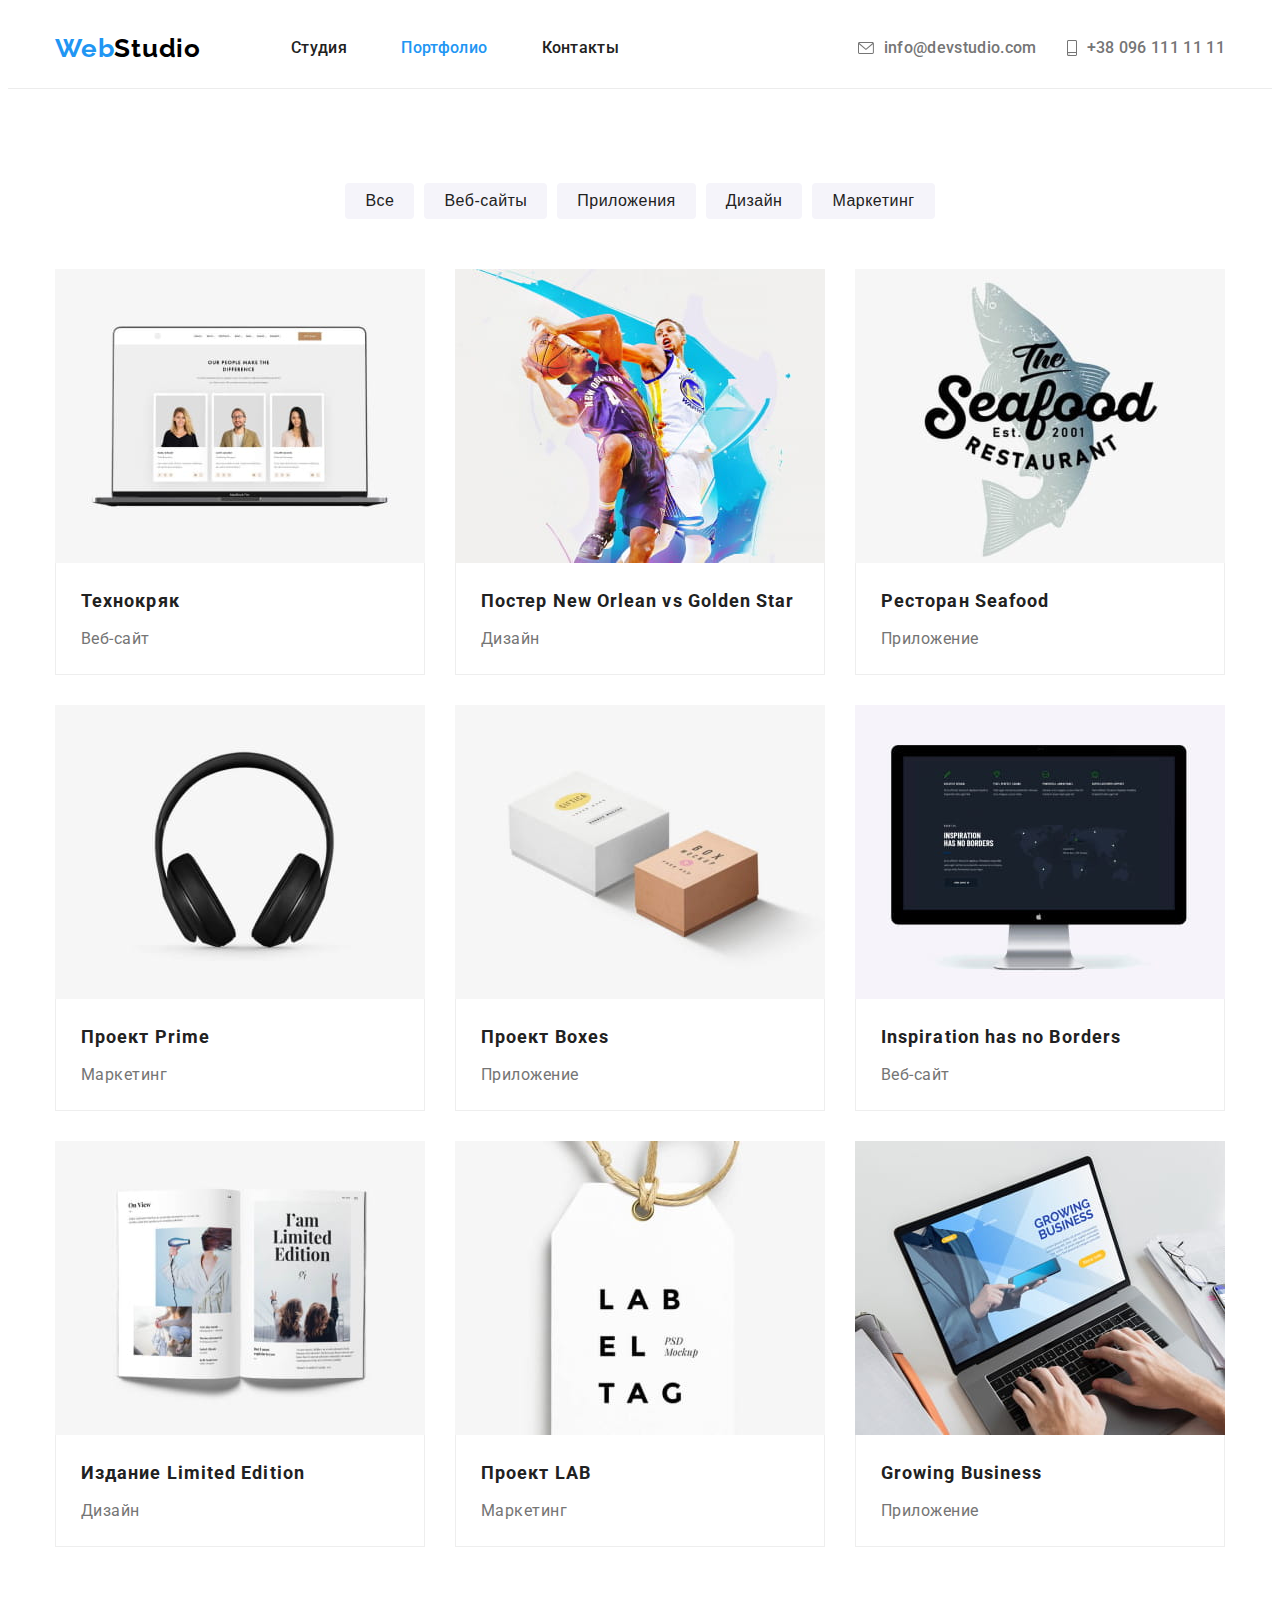
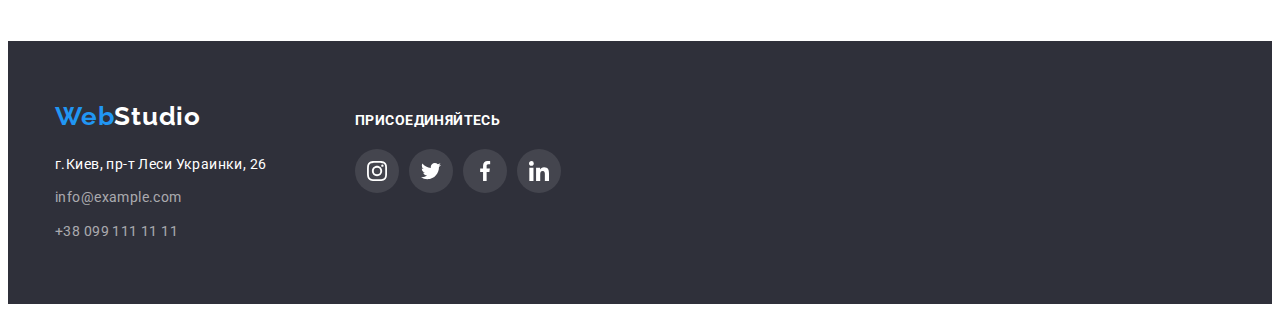
==== commit 774b3388: "updated css" ====
--- a/portfolio.html
+++ b/portfolio.html
@@ -2,204 +2,194 @@
 <html lang="ru">
 
 <head>
-    <meta charset="UTF-8">
-    <meta http-equiv="X-UA-Compatible" content="IE=edge">
-    <meta name="viewport" content="width=device-width, initial-scale=1.0">
-    <title>Portfolio</title>
-    <link rel="preconnect" href="https://fonts.gstatic.com">
-    <link
-        href="https://fonts.googleapis.com/css2?family=Raleway:wght@700&family=Roboto:wght@400;500;700;900&display=swap"
-        rel="stylesheet">
-    <link rel="stylesheet" href="./css/styles.css">
+  <meta charset="UTF-8">
+  <meta http-equiv="X-UA-Compatible" content="IE=edge">
+  <meta name="viewport" content="width=device-width, initial-scale=1.0">
+  <title>Portfolio</title>
+  <link rel="preconnect" href="https://fonts.gstatic.com">
+  <link href="https://fonts.googleapis.com/css2?family=Raleway:wght@700&family=Roboto:wght@400;500;700;900&display=swap"
+    rel="stylesheet">
+  <link rel="stylesheet" href="./css/styles.css">
 </head>
 
 <body>
-    <header class="header-text">
-        <div class="container main-container">
-          <nav class="navigation">
-            <a class="link main-site-name main-site-flex" lang="en" href=""><span
-                class="main-site-subname">Web</span>Studio</a>
-            <ul class="list">
-              <li class="menu menu-item"><a class="link header-link" href="./index.html">Студия</a></li>
-              <li class="menu menu-item"><a class="link header-link current" href="./portfolio.html">Портфолио</a></li>
-              <li class="menu menu-item"><a class="link header-link" href="">Контакты</a></li>
-            </ul>
-          </nav>
-          <ul class="list navigation-contact">
-            <li class="navigation-item"><a class="link header-link" href="mailto:info@devstudio.com">
-                <svg class="icon" width="16" , height="12">
-                  <use href="./images/sprite.svg#icon-envelope"></use>
-                </svg>
-                info@devstudio.com</a>
+  <header class="header-text">
+    <div class="container main-container">
+      <nav class="navigation">
+        <a class="link main-site-name main-site-flex" lang="en" href=""><span
+            class="main-site-subname">Web</span>Studio</a>
+        <ul class="list">
+          <li class="menu menu-item"><a class="link header-link" href="./index.html">Студия</a></li>
+          <li class="menu menu-item"><a class="link header-link current" href="./portfolio.html">Портфолио</a></li>
+          <li class="menu menu-item"><a class="link header-link" href="">Контакты</a></li>
+        </ul>
+      </nav>
+      <ul class="list navigation-contact">
+        <li class="navigation-item"><a class="link header-link" href="mailto:info@devstudio.com">
+            <svg class="icon" width="16" , height="12">
+              <use href="./images/sprite.svg#icon-envelope"></use>
+            </svg>
+            info@devstudio.com</a>
+        </li>
+        <li class="navigation-item"><a class="link header-link" href="tel:+380961111111">
+            <svg class="icon" width="10" , height="16">
+              <use href="./images/sprite.svg#icon-smartphone"></use>
+            </svg>
+            +38 096 111 11 11</a>
+        </li>
+      </ul>
+    </div>
+  </header>
+
+  <main>
+    <section class="portfolio-section">
+      <div class="container portfolio-container">
+        <ul class="list grid portfolio-grid">
+          <li class="portfolio-item"><button class="button" type="button">Все</button></li>
+          <li class="portfolio-item"><button class="button" type="button">Веб-сайты</button></li>
+          <li class="portfolio-item"><button class="button" type="button">Приложения</button></li>
+          <li class="portfolio-item"><button class="button" type="button">Дизайн</button></li>
+          <li class="portfolio-item"><button class="button" type="button">Маркетинг</button></li>
+        </ul>
+        <!-- </div>
+            <div class="container portfolio-container"> -->
+        <ul class="list grid">
+          <li class="portfolio-item-example">
+            <a class="link" href="">
+              <img width="370" height="294" src="./images/portfolio/portfolio_1.jpg" alt="portfolio image 1">
+              <div class="portfolio-item-description">
+                <h2 class="link-title">Технокряк</h2>
+                <p class="link-title-text">Веб-сайт</p>
+              </div>
+            </a>
+          </li>
+          <li class="portfolio-item-example">
+            <a class="link" href="">
+              <img width="370" height="294" src="./images/portfolio/portfolio_2.jpg" alt="portfolio image 2">
+              <div class="portfolio-item-description">
+                <h2 class="link-title">Постер New Orlean vs Golden Star</h2>
+                <p class="link-title-text">Дизайн</p>
+              </div>
+            </a>
+          </li>
+          <li class="portfolio-item-example">
+            <a class="link" href="">
+              <img width="370" height="294" src="./images/portfolio/portfolio_3.jpg" alt="portfolio image 3">
+              <div class="portfolio-item-description">
+                <h2 class="link-title">Ресторан Seafood</h2>
+                <p class="link-title-text">Приложение</p>
+              </div>
+            </a>
+          </li>
+          <li class="portfolio-item-example">
+            <a class="link" href="">
+              <img width="370" height="294" src="./images/portfolio/portfolio_4.jpg" alt="portfolio image 4">
+              <div class="portfolio-item-description">
+                <h2 class="link-title">Проект Prime</h2>
+                <p class="link-title-text">Маркетинг</p>
+              </div>
+            </a>
+          </li>
+          <li class="portfolio-item-example">
+            <a class="link" href="">
+              <img width="370" height="294" src="./images/portfolio/portfolio_5.jpg" alt="portfolio image 5">
+              <div class="portfolio-item-description">
+                <h2 class="link-title">Проект Boxes</h2>
+                <p class="link-title-text">Приложение</p>
+              </div>
+            </a>
+          </li>
+          <li class="portfolio-item-example">
+            <a class="link" href="">
+              <img width="370" height="294" src="./images/portfolio/portfolio_6.jpg" alt="portfolio image 6">
+              <div class="portfolio-item-description">
+                <h2 class="link-title">Inspiration has no Borders</h2>
+                <p class="link-title-text">Веб-сайт</p>
+              </div>
+            </a>
+          </li>
+          <li class="portfolio-item-example">
+            <a class="link" href="">
+              <img width="370" height="294" src="./images/portfolio/portfolio_7.jpg" alt="portfolio image 7">
+              <div class="portfolio-item-description">
+                <h2 class="link-title">Издание Limited Edition</h2>
+                <p class="link-title-text">Дизайн</p>
+              </div>
+            </a>
+          </li>
+          <li class="portfolio-item-example">
+            <a class="link" href="">
+              <img width="370" height="294" src="./images/portfolio/portfolio_8.jpg" alt="portfolio image 8">
+              <div class="portfolio-item-description">
+                <h2 class="link-title">Проект LAB</h2>
+                <p class="link-title-text">Маркетинг</p>
+              </div>
+            </a>
+          </li>
+          <li class="portfolio-item-example">
+            <a class="link" href="">
+              <img width="370" height="294" src="./images/portfolio/portfolio_9.jpg" alt="portfolio image 9">
+              <div class="portfolio-item-description">
+                <h2 class="link-title">Growing Business</h2>
+                <p class="link-title-text">Приложение</p>
+              </div>
+            </a>
+          </li>
+        </ul>
+      </div>
+    </section>
+  </main>
+
+  <footer class="footer footer-text-color">
+    <div class="container footer-container">
+      <div class="footer-contacts">
+        <a class="link main-site-name-footer" lang="en" href=""><span class="main-site-subname">Web</span>Studio</a>
+        <address class="flex-address">
+          <ul class="list">
+            <li class="footer-item">
+              <a class="link footer-address-color" href="https://goo.gl/maps/DzhFfoEovejw2ryV9" target="_blank"
+                rel="noopener noreferrer">г.Киев, пр-т Леси Украинки, 26</a>
             </li>
-            <li class="navigation-item"><a class="link header-link" href="tel:+380961111111">
-                <svg class="icon" width="10" , height="16">
-                  <use href="./images/sprite.svg#icon-smartphone"></use>
-                </svg>
-                +38 096 111 11 11</a>
-            </li>
+            <li class="footer-item"><a class="link footer-link" href="mailto:info@example.com">info@example.com</a></li>
+            <li class="footer-item"><a class="link footer-link" href="tel:+380991111111">+38 099 111 11 11</a></li>
           </ul>
-        </div>
-      </header>
-
-    <main>
-        <section class="portfolio-section">
-            <div class="container portfolio-container">
-                <ul class="list grid portfolio-grid">
-                    <li class="portfolio-item"><button class="button" type="button">Все</button></li>
-                    <li class="portfolio-item"><button class="button" type="button">Веб-сайты</button></li>
-                    <li class="portfolio-item"><button class="button" type="button">Приложения</button></li>
-                    <li class="portfolio-item"><button class="button" type="button">Дизайн</button></li>
-                    <li class="portfolio-item"><button class="button" type="button">Маркетинг</button></li>
-                </ul>
-                <!-- </div>
-            <div class="container portfolio-container"> -->
-                <ul class="list grid">
-                    <li class="portfolio-item-example">
-                        <a class="link" href="">
-                            <img width="370" height="294" src="./images/portfolio/portfolio_1.jpg"
-                                alt="portfolio image 1">
-                            <div class="portfolio-item-description">
-                                <h2 class="link-title">Технокряк</h2>
-                                <p class="link-title-text">Веб-сайт</p>
-                            </div>
-                        </a>
-                    </li>
-                    <li class="portfolio-item-example">
-                        <a class="link" href="">
-                            <img width="370" height="294" src="./images/portfolio/portfolio_2.jpg"
-                                alt="portfolio image 2">
-                            <div class="portfolio-item-description">
-                                <h2 class="link-title">Постер New Orlean vs Golden Star</h2>
-                                <p class="link-title-text">Дизайн</p>
-                            </div>
-                        </a>
-                    </li>
-                    <li class="portfolio-item-example">
-                        <a class="link" href="">
-                            <img width="370" height="294" src="./images/portfolio/portfolio_3.jpg"
-                                alt="portfolio image 3">
-                            <div class="portfolio-item-description">
-                                <h2 class="link-title">Ресторан Seafood</h2>
-                                <p class="link-title-text">Приложение</p>
-                            </div>
-                        </a>
-                    </li>
-                    <li class="portfolio-item-example">
-                        <a class="link" href="">
-                            <img width="370" height="294" src="./images/portfolio/portfolio_4.jpg"
-                                alt="portfolio image 4">
-                            <div class="portfolio-item-description">
-                                <h2 class="link-title">Проект Prime</h2>
-                                <p class="link-title-text">Маркетинг</p>
-                            </div>
-                        </a>
-                    </li>
-                    <li class="portfolio-item-example">
-                        <a class="link" href="">
-                            <img width="370" height="294" src="./images/portfolio/portfolio_5.jpg"
-                                alt="portfolio image 5">
-                            <div class="portfolio-item-description">
-                                <h2 class="link-title">Проект Boxes</h2>
-                                <p class="link-title-text">Приложение</p>
-                            </div>
-                        </a>
-                    </li>
-                    <li class="portfolio-item-example">
-                        <a class="link" href="">
-                            <img width="370" height="294" src="./images/portfolio/portfolio_6.jpg"
-                                alt="portfolio image 6">
-                            <div class="portfolio-item-description">
-                                <h2 class="link-title">Inspiration has no Borders</h2>
-                                <p class="link-title-text">Веб-сайт</p>
-                            </div>
-                        </a>
-                    </li>
-                    <li class="portfolio-item-example">
-                        <a class="link" href="">
-                            <img width="370" height="294" src="./images/portfolio/portfolio_7.jpg"
-                                alt="portfolio image 7">
-                            <div class="portfolio-item-description">
-                                <h2 class="link-title">Издание Limited Edition</h2>
-                                <p class="link-title-text">Дизайн</p>
-                            </div>
-                        </a>
-                    </li>
-                    <li class="portfolio-item-example">
-                        <a class="link" href="">
-                            <img width="370" height="294" src="./images/portfolio/portfolio_8.jpg"
-                                alt="portfolio image 8">
-                            <div class="portfolio-item-description">
-                                <h2 class="link-title">Проект LAB</h2>
-                                <p class="link-title-text">Маркетинг</p>
-                            </div>
-                        </a>
-                    </li>
-                    <li class="portfolio-item-example">
-                        <a class="link" href="">
-                            <img width="370" height="294" src="./images/portfolio/portfolio_9.jpg"
-                                alt="portfolio image 9">
-                            <div class="portfolio-item-description">
-                                <h2 class="link-title">Growing Business</h2>
-                                <p class="link-title-text">Приложение</p>
-                            </div>
-                        </a>
-                    </li>
-                </ul>
-            </div>
-        </section>
-    </main>
-
-    <footer class="footer footer-text-color">
-        <div class="container footer-container">
-          <div class="footer-contacts">
-            <a class="link main-site-name-footer" lang="en" href=""><span class="main-site-subname">Web</span>Studio</a>
-            <address class="flex-address">
-              <ul class="list">
-                <li class="footer-item">
-                  <a class="link footer-address-color" href="https://goo.gl/maps/DzhFfoEovejw2ryV9" target="_blank"
-                    rel="noopener noreferrer">г.Киев, пр-т Леси Украинки, 26</a>
-                </li>
-                <li class="footer-item"><a class="link footer-link" href="mailto:info@example.com">info@example.com</a></li>
-                <li class="footer-item"><a class="link footer-link" href="tel:+380991111111">+38 099 111 11 11</a></li>
-              </ul>
-            </address>
-          </div>
-          <div class="footer-socials">
-            <h2 class="footer-join-section">Присоединяйтесь</h2>
-            <ul class="list social-icons">
-              <li class="social-icons-item footer-social-icons">
-                <a aria-label="Instagram" href="" class="social-icons-link" target="_blank" rel="moopener norefferrer">
-                  <svg class="icon" width="20" , height="20">
-                    <use href="./images/sprite.svg#icon-instagram"></use>
-                  </svg>
-                </a>
-              </li>
-              <li class="social-icons-item footer-social-icons">
-                <a aria-label="Twitter" href="" class="social-icons-link" target="_blank" rel="moopener norefferrer">
-                  <svg class="icon" width="20" , height="20">
-                    <use href="./images/sprite.svg#icon-twitter"></use>
-                  </svg>
-                </a>
-              </li>
-              <li class="social-icons-item footer-social-icons">
-                <a aria-label="Facebook" href="" class="social-icons-link" target="_blank" rel="moopener norefferrer">
-                  <svg class="icon" width="20" , height="20">
-                    <use href="./images/sprite.svg#icon-facebook"></use>
-                  </svg>
-                </a>
-              </li>
-              <li class="social-icons-item footer-social-icons">
-                <a aria-label="LinkedIn" href="" class="social-icons-link" target="_blank" rel="moopener norefferrer">
-                  <svg class="icon" width="20" , height="20">
-                    <use href="./images/sprite.svg#icon-linkedin"></use>
-                  </svg>
-                </a>
-              </li>
-            </ul>
-          </div>
-        </div>
-      </footer>
+        </address>
+      </div>
+      <div class="footer-socials">
+        <h2 class="footer-join-section">Присоединяйтесь</h2>
+        <ul class="list social-icons">
+          <li class="social-icons-item footer-social-icons">
+            <a aria-label="Instagram" href="" class="social-icons-link" target="_blank" rel="moopener norefferrer">
+              <svg class="icon" width="20" , height="20">
+                <use href="./images/sprite.svg#icon-instagram"></use>
+              </svg>
+            </a>
+          </li>
+          <li class="social-icons-item footer-social-icons">
+            <a aria-label="Twitter" href="" class="social-icons-link" target="_blank" rel="moopener norefferrer">
+              <svg class="icon" width="20" , height="20">
+                <use href="./images/sprite.svg#icon-twitter"></use>
+              </svg>
+            </a>
+          </li>
+          <li class="social-icons-item footer-social-icons">
+            <a aria-label="Facebook" href="" class="social-icons-link" target="_blank" rel="moopener norefferrer">
+              <svg class="icon" width="20" , height="20">
+                <use href="./images/sprite.svg#icon-facebook"></use>
+              </svg>
+            </a>
+          </li>
+          <li class="social-icons-item footer-social-icons">
+            <a aria-label="LinkedIn" href="" class="social-icons-link" target="_blank" rel="moopener norefferrer">
+              <svg class="icon" width="20" , height="20">
+                <use href="./images/sprite.svg#icon-linkedin"></use>
+              </svg>
+            </a>
+          </li>
+        </ul>
+      </div>
+    </div>
+  </footer>
 </body>
 
 </html>--- a/css/styles.css
+++ b/css/styles.css
@@ -16,7 +16,6 @@
 
 html {
   box-sizing: border-box;
-  /* max-width: 1600px; */
 }
 
 *,
@@ -100,7 +99,8 @@
   margin: 0;
 }
 
-.button:hover {
+.button:hover,
+.button:focus {
   color: var(--pure-white-color);
   background-color: var(--accent-color);
 }
@@ -136,7 +136,9 @@
 }
 
 .header-link {
-  padding: 15px 0;
+  padding: 30px 0;
+  display: flex;
+  align-items: center;
 }
 
 .header-link:hover .icon,
@@ -146,9 +148,10 @@
 
 .hero {
   background-color: var(--footer-bg-color);
-  margin-left: 0;
-  margin-right: 0;
-  max-height: 600px;
+  margin-left: auto;
+  margin-right: auto;
+  height: 600px;
+  max-width: 1600px;
   background: linear-gradient(
       180deg,
       rgba(47, 48, 58, 0.4),
@@ -157,12 +160,12 @@
     url(../images/hero/hero-bg-img.jpg);
   background-repeat: no-repeat;
   background-size: cover;
+  background-position: center;
 }
 
 .hero-container {
   padding: 200px 0;
   text-align: center;
-  /* min-height: 100vh; */
 }
 
 .hero-button {
@@ -250,27 +253,22 @@
 .navigation-contact {
   display: flex;
   align-items: center;
+  justify-content: center;
   color: var(--main-text-color);
+}
+
+.navigation-item .icon {
+  fill: var(--main-text-color);
+  margin-right: 10px;
 }
 
 .navigation-item:first-child {
   margin-right: 30px;
 }
 
-/* .navigation-item:first-child .icon {
-  width: 16px;
-  height: 12px;
-  margin-right: 10px;
-}
-
-.navigation-item:last-child .icon {
-  width: 10px;
-  height: 16px;
-  margin-right: 10px;
-} */
-
-.navigation-item .icon {
-  margin-right: 10px;
+.navigation-item {
+  display: flex;
+  align-items: center;
 }
 
 .menu {
@@ -280,10 +278,6 @@
 .menu-item:not(:last-child) {
   margin-right: 50px;
 }
-
-/* .menu-item:first-child {
-  margin-right: 50px;
-} */
 
 /* Our advantages section */
 .our-advantages {
@@ -435,10 +429,14 @@
   padding: 94px 0;
 }
 
+.customers-list {
+  display: flex;
+  flex-wrap: wrap;
+}
+
 .customers-item {
-  display: inline-flex;
-  flex-wrap: nowrap;
   --grid-item: 6;
+  flex-basis: calc((100% - 30px * var(--grid-item)) / var(--grid-item));
   margin-left: 30px;
   margin-top: 30px;
   justify-content: center;
@@ -446,13 +444,11 @@
 }
 
 .customers-link {
-  display: inline-flex;
+  display: flex;
   fill: var(--social-icons-color);
   flex-basis: content;
   align-items: center;
   justify-content: center;
-  width: calc((100% - 30px * var(--grid-item)) / var(--grid-item));
-  width: 170px;
   height: 90px;
   border: 1px solid var(--social-icons-color);
   border-radius: 4px;
@@ -496,6 +492,17 @@
   margin-top: 30px;
 }
 
+.portfolio-item-example:hover {
+  box-shadow: 0px 1px 1px rgba(0, 0, 0, 0.12), 0px 4px 4px rgba(0, 0, 0, 0.06),
+    1px 4px 6px rgba(0, 0, 0, 0.16);
+}
+
+.portfolio-grid .button:hover,
+.portfolio-grid .button:focus {
+  box-shadow: 0px 3px 1px rgba(0, 0, 0, 0.1), 0px 1px 2px rgba(0, 0, 0, 0.08),
+    0px 2px 2px rgba(0, 0, 0, 0.12);
+}
+
 /* Footer */
 
 .main-site-name-footer {
@@ -541,6 +548,7 @@
 
 .footer-container {
   display: flex;
+  align-items: baseline;
 }
 
 .footer-container > div {
@@ -567,4 +575,4 @@
 .social-icons-item .social-icons-link:focus {
   fill: var(--pure-white-color);
   background-color: var(--accent-color);
-}+}
